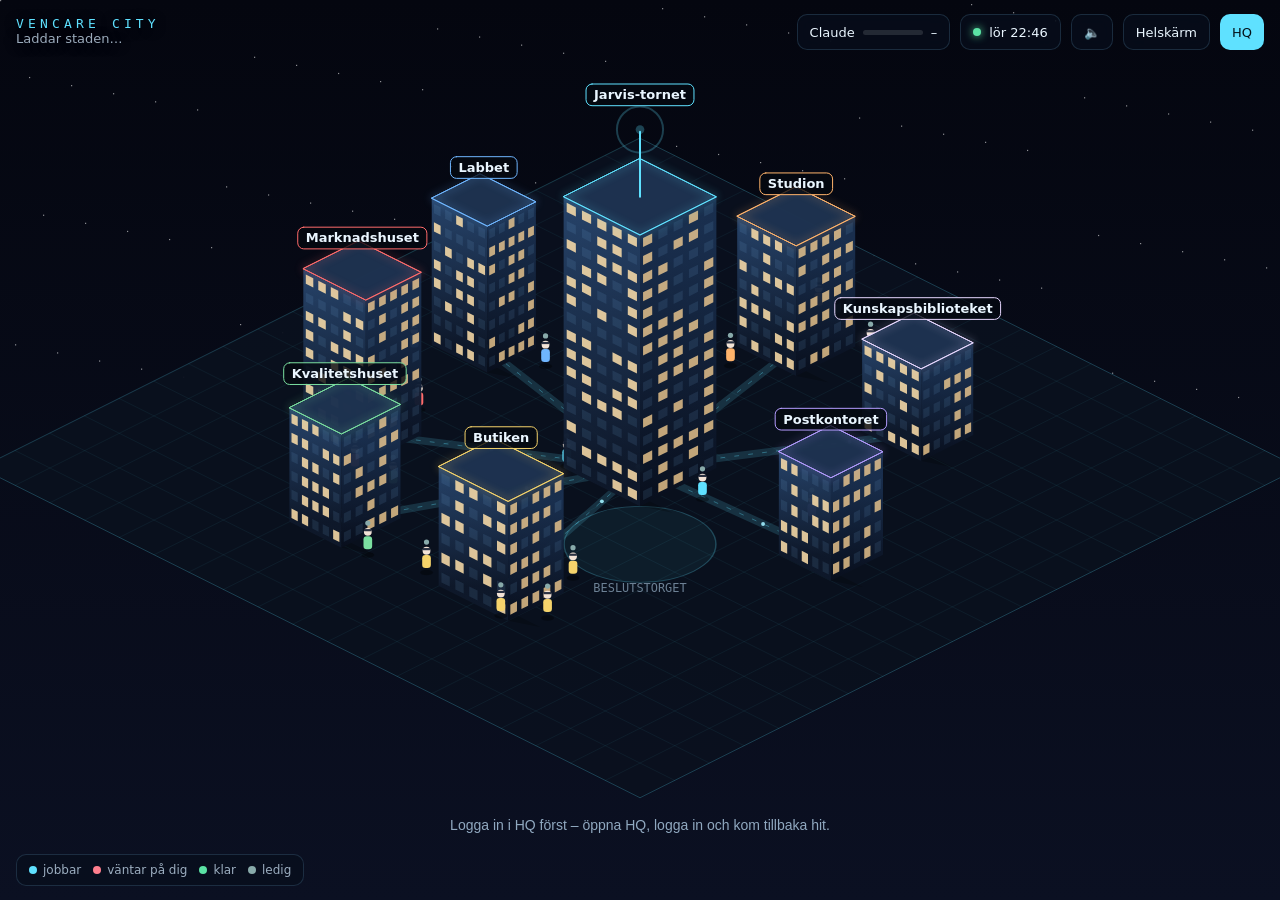
==== stad.html @ 975492e2 "HQ 1.5: Vencare City på nätet med live-ordrar" ====
<!doctype html>
<html lang="sv">
<head>
<meta charset="utf-8">
<meta name="viewport" content="width=device-width,initial-scale=1">
<title>Vencare City</title>
<link rel="icon" href="/favicon.ico">
<style>
:root{--ink:#eaf6ff;--ink2:rgba(214,236,255,.72);--ink3:rgba(190,220,245,.5);--hud:#5fe1ff;--pink:#ff7e8d;--gold:#ffd27a;--ok:#5be3a5;--line:rgba(140,210,255,.16);--glass:rgba(8,14,28,.72)}
*{box-sizing:border-box}
[hidden]{display:none!important}
html,body{margin:0;height:100%;overflow:hidden;background:#04060c;color:var(--ink);font-family:"Segoe UI Variable Display","Segoe UI",system-ui,sans-serif}
canvas{position:fixed;inset:0;width:100vw;height:100vh;display:block;cursor:default}
button{font:inherit;cursor:pointer;color:inherit}
.hud{position:fixed;left:16px;right:16px;top:14px;display:flex;align-items:center;gap:10px;pointer-events:none}
.hud>*{pointer-events:auto}
.brand{display:flex;flex-direction:column;line-height:1.15;margin-right:auto;text-shadow:0 2px 12px rgba(0,0,0,.6)}
.brand b{font-family:"Cascadia Mono",Consolas,monospace;letter-spacing:.32em;font-size:13px;color:var(--hud);font-weight:400}
.brand span{font-size:13px;color:var(--ink2)}
.chip{display:flex;align-items:center;gap:8px;height:36px;padding:0 12px;border-radius:10px;background:var(--glass);border:1px solid var(--line);backdrop-filter:blur(8px);font-size:13px;white-space:nowrap}
.chip i{width:8px;height:8px;border-radius:50%;background:var(--ok);box-shadow:0 0 8px var(--ok)}
.chip.warn i{background:var(--pink);box-shadow:0 0 8px var(--pink)}
.chip.off i{background:#8aa;box-shadow:none}
button.chip{color:inherit}
#h-today b{font-weight:600}
.side ol{margin:8px 0 0;padding-left:20px;font-size:13.5px;line-height:1.55}
.side ol li{margin-bottom:6px}
.side code{font-family:"Cascadia Mono",Consolas,monospace;font-size:12px;background:rgba(95,225,255,.08);padding:1px 5px;border-radius:5px;word-break:break-all}
.chip .bar{width:60px;height:5px;border-radius:3px;background:rgba(255,255,255,.12);overflow:hidden}
.chip .bar u{display:block;height:100%;background:var(--hud);text-decoration:none}
.chip.warn .bar u{background:var(--pink)}
.btn{height:36px;padding:0 12px;border-radius:10px;background:var(--glass);border:1px solid var(--line);backdrop-filter:blur(8px);font-size:13px}
.btn:hover{border-color:rgba(95,225,255,.45)}
.btn.p{background:var(--hud);color:#04121a;border:0}
.pend{background:rgba(255,126,141,.16);border-color:rgba(255,126,141,.5)}
.side{position:fixed;right:16px;top:64px;width:340px;max-width:calc(100vw - 32px);max-height:calc(100vh - 84px);overflow:auto;padding:16px;border-radius:14px;background:var(--glass);border:1px solid var(--line);backdrop-filter:blur(12px);transform:translateX(120%);transition:transform .35s cubic-bezier(.32,.72,0,1)}
.side.on{transform:none}
.side h2{margin:0 0 2px;font-size:20px;font-weight:600}
.side .sub{font-size:13px;color:var(--ink3);margin-bottom:12px}
.side .row{padding:9px 0;border-top:1px solid var(--line);font-size:13.5px}
.side .row b{display:block;font-weight:500}
.side .row span{color:var(--ink3);font-size:12.5px}
.side .x{position:absolute;right:10px;top:10px;width:30px;height:30px;border-radius:8px;border:1px solid var(--line);background:none}
.side textarea{width:100%;min-height:64px;margin-top:10px;border-radius:10px;border:1px solid var(--line);background:rgba(4,8,16,.7);color:var(--ink);padding:10px;font:inherit;font-size:14px;resize:vertical}
.side .acts{display:flex;gap:8px;margin-top:8px}
.tip{position:fixed;pointer-events:none;padding:6px 10px;border-radius:8px;background:rgba(4,8,16,.9);border:1px solid var(--line);font-size:12.5px;white-space:nowrap;opacity:0;transition:opacity .15s}
.toast{position:fixed;left:50%;bottom:24px;transform:translateX(-50%) translateY(20px);opacity:0;transition:.35s cubic-bezier(.32,.72,0,1);padding:10px 16px;border-radius:12px;background:var(--glass);border:1px solid var(--line);backdrop-filter:blur(8px);font-size:14px}
.toast.on{opacity:1;transform:translateX(-50%)}
.party{position:fixed;left:50%;top:22%;transform:translate(-50%,-10px) scale(.96);opacity:0;transition:.6s cubic-bezier(.32,.72,0,1);text-align:center;pointer-events:none;text-shadow:0 4px 30px rgba(0,0,0,.7)}
.party.on{opacity:1;transform:translate(-50%,0) scale(1)}
.party small{display:block;font-family:"Cascadia Mono",Consolas,monospace;letter-spacing:.3em;color:var(--gold);font-size:13px;text-transform:uppercase}
.party b{display:block;font-size:44px;font-weight:700;letter-spacing:-.02em}
.party span{display:block;font-size:16px;color:var(--ink2);margin-top:4px}
.legend{position:fixed;left:16px;bottom:14px;display:flex;flex-wrap:wrap;gap:12px;font-size:12px;color:var(--ink2);padding:8px 12px;border-radius:10px;background:var(--glass);border:1px solid var(--line)}
.legend em{font-style:normal;display:inline-flex;align-items:center;gap:6px}
.legend em::before{content:"";width:8px;height:8px;border-radius:50%;background:var(--c)}
@media (max-width:700px){.chip.hide-s,.legend{display:none}}
@media (prefers-reduced-motion:reduce){.side,.toast,.party{transition:none}}
</style>
</head>
<body>
<canvas id="c" aria-label="Vencare City: agenterna som figurer i en framtidsstad"></canvas>
<div class="hud">
  <div class="brand"><b>VENCARE CITY</b><span id="h-lead">Laddar staden…</span></div>
  <div class="chip hide-s" id="h-pro" title="Claude Pro"><span>Claude</span><span class="bar"><u id="h-pro-bar" style="width:0"></u></span><span id="h-pro-t">–</span></div>
  <button class="btn" id="h-pend" hidden></button>
  <div class="chip" id="h-today" hidden title="Ordrar i dag"></div>
  <button class="chip" id="h-live" hidden><i></i><span>Live</span></button>
  <div class="chip hide-s"><i></i><span id="h-time"></span></div>
  <button class="btn" id="h-snd" aria-label="Ljud av/på">🔈</button>
  <button class="btn" id="h-full">Helskärm</button>
  <button class="btn p" id="h-back">Jarvis</button>
</div>
<aside class="side" id="side" aria-live="polite"><button class="x" id="side-x" aria-label="Stäng">✕</button><div id="side-b"></div></aside>
<div class="tip" id="tip"></div>
<div class="toast" id="toast"></div>
<div class="party" id="party"><small id="party-k"></small><b id="party-t"></b><span id="party-s"></span></div>
<div class="legend"><em style="--c:#5fe1ff">jobbar</em><em style="--c:#ff7e8d">väntar på dig</em><em style="--c:#5be3a5">klar</em><em style="--c:#8aa">ledig</em></div>
<script>
(() => {
'use strict';
const $ = s => document.querySelector(s);
const cv = $('#c'), cx = cv.getContext('2d');
const reduce = matchMedia('(prefers-reduced-motion: reduce)').matches;
const store = { get(k, d) { try { const v = localStorage.getItem(k); return v == null ? d : JSON.parse(v); } catch { return d; } }, set(k, v) { try { localStorage.setItem(k, JSON.stringify(v)); } catch {} } };

// ---------- Avdelningar och agenter ----------
const HUS = [
  { id: 'torn', namn: 'Jarvis-tornet', roll: 'Jarvis och Samordnaren. Här fattas besluten.', gx: 0, gy: 0, w: 2.2, d: 2.2, h: 250, c: '#5fe1ff', agenter: ['jarvis', 'samordnaren'] },
  { id: 'marknad', namn: 'Marknadshuset', roll: 'Strategi, annonser och resultat', gx: -5, gy: 3, w: 1.8, d: 1.6, h: 150, c: '#ff6b6b', agenter: ['marknadsforaren', 'annonser', 'annonsdashboard'] },
  { id: 'studio', namn: 'Studion', roll: 'Texter, UGC, video och bild', gx: -1.25, gy: -5.75, w: 1.7, d: 1.7, h: 120, c: '#ffb36b', agenter: ['innehall', 'ugc-fabriken', 'videobild'] },
  { id: 'butik', namn: 'Butiken', roll: 'Shopify, konvertering, kundservice och ekonomi', gx: 1.5, gy: 5.5, w: 2, d: 1.6, h: 110, c: '#f5d36b', agenter: ['butik', 'konvertering', 'kundservice', 'ekonomi'] },
  { id: 'post', namn: 'Postkontoret', roll: 'Mejl och Klaviyo', gx: 5.25, gy: -0.25, w: 1.5, d: 1.5, h: 95, c: '#b49cff', agenter: ['mejl'] },
  { id: 'labb', namn: 'Labbet', roll: 'Research och produkttester', gx: -5.75, gy: -1.25, w: 1.6, d: 1.4, h: 135, c: '#6fb6ff', agenter: ['research', 'produkttestaren'] },
  { id: 'kvalitet', namn: 'Kvalitetshuset', roll: 'Temat och granskning', gx: -2.75, gy: 5.75, w: 1.5, d: 1.7, h: 105, c: '#7be0a0', agenter: ['granskare', 'tema'] },
  { id: 'bibliotek', namn: 'Kunskapsbiblioteket', roll: 'Skills som agenterna kan slå upp', gx: 3, gy: -5, w: 1.7, d: 1.5, h: 85, c: '#e7d7ff', agenter: [] },
];
const NAMN = { jarvis: 'Jarvis', samordnaren: 'Samordnaren', marknadsforaren: 'Marknadsföraren', annonser: 'Annonser', annonsdashboard: 'Annonsdashboard', innehall: 'Innehåll', 'ugc-fabriken': 'UGC-fabriken', videobild: 'Video & bild', butik: 'Butik', konvertering: 'Konvertering', kundservice: 'Kundservice', ekonomi: 'Ekonomi', mejl: 'Mejl', research: 'Research', produkttestaren: 'Produkttestaren', granskare: 'Granskare', tema: 'Tema' };
const husFor = id => HUS.find(h => h.agenter.includes(id)) || HUS[0];
const PLATS = { gx: 2.2, gy: 2.2 }; // Beslutstorget framför tornet

// ---------- Isometri ----------
let W = 0, H = 0, DPR = 1, TW = 64, TH = 32, OX = 0, OY = 0, zoom = 1;
const iso = (gx, gy) => ({ x: OX + (gx - gy) * TW / 2 * zoom, y: OY + (gx + gy) * TH / 2 * zoom });
function resize() {
  DPR = Math.min(2, window.devicePixelRatio || 1); W = innerWidth; H = innerHeight;
  cv.width = W * DPR; cv.height = H * DPR; cx.setTransform(DPR, 0, 0, DPR, 0, 0);
  zoom = Math.max(.55, Math.min(1.35, Math.min(W / 1180, H / 760)));
  OX = W / 2; OY = H * .52;
}
addEventListener('resize', resize); resize();

// ---------- Data ----------
let D = {}, laddad = false;
const P = () => Array.isArray(D.pending) ? D.pending : [];
const L = () => Array.isArray(D.log) ? D.log : [];
const ålder = t => { try { return Date.now() - new Date(t).getTime(); } catch { return 1e12; } };
function läge(id) {
  const l = L().filter(r => r.agent === id);
  if (l.some(r => r.status === 'pågår')) return { s: 'jobbar', t: l.find(r => r.status === 'pågår').task };
  const p = P().find(x => x.agent === id); if (p) return { s: 'väntar', t: p.title };
  const k = l.find(r => r.status === 'klar' && ålder(r.tid) < 6 * 3600e3); if (k) return { s: 'klar', t: k.task };
  return { s: 'ledig', t: (l[0] && l[0].task) || '' };
}
// Två lägen: lokalt (Vencare Team på datorn, data från /data) och i HQ på nätet
// (samma inloggning som HQ, data från Supabase – fungerar även när datorn är avstängd).
const LOKAL = /^(localhost|127\.0\.0\.1|\[::1\])$/.test(location.hostname);
let info = '';
const HQ = (() => {
  const läs = k => { try { return JSON.parse(localStorage.getItem(k) || 'null'); } catch { return null; } };
  const cfg = () => { const c = läs('hq.cfg.v1') || {}, C = window.HQ_CONFIG || {}; return { url: String(c.url || C.supabaseUrl || '').trim().replace(/\/+$/, ''), key: String(c.key || C.supabaseAnonKey || '').trim() }; };
  async function token() {
    const s = läs('hq.session.v1'); if (!s || !s.access_token) throw new Error('auth');
    if (Date.now() < s.expires_at - 60000) return s.access_token;
    const { url, key } = cfg();
    const r = await fetch(url + '/auth/v1/token?grant_type=refresh_token', { method: 'POST', headers: { apikey: key, 'Content-Type': 'application/json' }, body: JSON.stringify({ refresh_token: s.refresh_token }) });
    if (!r.ok) throw new Error(r.status < 500 ? 'auth' : 'nät');
    const j = await r.json();
    try { localStorage.setItem('hq.session.v1', JSON.stringify({ ...s, access_token: j.access_token, refresh_token: j.refresh_token, expires_at: Date.now() + (j.expires_in || 3600) * 1000 })); } catch {}
    return j.access_token;
  }
  async function rest(path, opts = {}) {
    const { url, key } = cfg(); if (!url || !key) throw new Error('cfg');
    const t = await token();
    const r = await fetch(`${url}/rest/v1/${path}`, { ...opts, cache: 'no-store', headers: { apikey: key, Authorization: 'Bearer ' + t, 'Content-Type': 'application/json', ...(opts.headers || {}) } });
    if (r.status === 401) throw new Error('auth');
    const txt = await r.text();
    if (!r.ok) { const e = new Error(txt || 'HTTP ' + r.status); e.status = r.status; throw e; }
    return txt ? JSON.parse(txt) : null;
  }
  function användare() { try { const s = läs('hq.session.v1'), p = s.access_token.split('.')[1].replace(/-/g, '+').replace(/_/g, '/'); return JSON.parse(atob(p)).sub || ''; } catch { return ''; } }
  return { rest, cfg, användare };
})();
const felText = e => e.message === 'cfg' || e.message === 'auth' ? 'Logga in i HQ först – öppna HQ, logga in och kom tillbaka hit.' : (e instanceof TypeError || e.message === 'nät') ? 'Ingen kontakt med Supabase just nu. Försöker igen…' : 'Kunde inte hämta läget: ' + e.message.slice(0, 80);
async function hämta() {
  if (LOKAL) { try { const r = await fetch('/data', { cache: 'no-store' }); if (r.ok) { D = await r.json(); laddad = true; uppdatera(); } } catch {} return; }
  try {
    const rad = (await HQ.rest('items?kind=eq.jarvis&deleted=is.false&select=data&limit=1'))[0];
    const s = rad && rad.data;
    // Utan hela historiken (hist) firas inga milstolpar – summan sedan start skulle bli fel.
    if (s) D = { ...s, history: { days: Array.isArray(s.hist) ? s.hist : [] } };
    laddad = true; info = s ? '' : 'Jarvis på datorn har inte skickat något till HQ än.'; uppdatera();
  } catch (e) { info = felText(e); }
}

// ---------- Live-ordrar (Shopify → Supabase, utan datorn) ----------
let LIVE = [], liveOk = null;
const dagNyckel = t => { const d = new Date(t); return d.getFullYear() + '-' + String(d.getMonth() + 1).padStart(2, '0') + '-' + String(d.getDate()).padStart(2, '0'); };
async function hämtaOrdrar() {
  if (LOKAL) return;
  try {
    const rader = await HQ.rest('live_orders?select=id,total,currency,items,test,created_at&order=created_at.desc&limit=100') || [];
    liveOk = true; LIVE = rader;
    const sedda = store.get('stad-sedda', null), nya = sedda ? rader.filter(o => !sedda.includes(o.id)) : [];
    store.set('stad-sedda', rader.map(o => o.id));
    nya.reverse().forEach((o, i) => setTimeout(() => nyOrder(o), i * 7000));
    if (nya.some(o => !o.test)) setTimeout(() => milstolpar(), nya.length * 7000);
  } catch (e) { if (e.status === 404 || /live_orders/.test(e.message)) liveOk = false; }
  rita();
  function rita() {
    const l = $('#h-live'); l.hidden = liveOk === null; l.classList.toggle('off', !liveOk);
    l.querySelector('span').textContent = liveOk ? 'Live' : 'Live av'; l.title = liveOk ? 'Nya ordrar firas inom 10 sekunder' : 'Live-ordrar är inte kopplade än – klicka för hur';
    const idag = dagNyckel(Date.now()), d = LIVE.filter(o => !o.test && dagNyckel(o.created_at) === idag), t = $('#h-today');
    t.hidden = !liveOk; t.innerHTML = `I dag <b>${d.length}</b> ${d.length === 1 ? 'order' : 'ordrar'} · <b>${fmt(d.reduce((a, o) => a + (+o.total || 0), 0))} kr</b>`;
  }
}
function nyOrder(o) {
  const tid = new Date(o.created_at).toLocaleTimeString('sv-SE', { hour: '2-digit', minute: '2-digit' });
  fira(o.test ? 'Testorder' : 'Ny order', fmt(+o.total || 0) + ' kr', (o.items ? `${o.items} ${o.items === 1 ? 'produkt' : 'produkter'} · ` : '') + 'kl ' + tid, (+o.total || 0) >= 1000 ? 2 : 1);
}
function visaLive() {
  const url = HQ.cfg().url;
  if (liveOk) return öppna(`<h2>Live-ordrar</h2><div class="sub">Kopplat. Shopify skickar varje ny order direkt hit, även när datorn är avstängd.</div>` + LIVE.slice(0, 8).map(o => `<div class="row"><b>${fmt(+o.total || 0)} kr${o.test ? ' · test' : ''}</b><span>${esc(new Date(o.created_at).toLocaleString('sv-SE', { weekday: 'short', day: 'numeric', month: 'short', hour: '2-digit', minute: '2-digit' }))}${o.items ? ' · ' + o.items + ' st' : ''}</span></div>`).join('') + (LIVE.length ? '' : '<div class="row"><span>Inga ordrar än. Nästa order firas här.</span></div>'));
  öppna(`<h2>Koppla live-ordrar</h2><div class="sub">En gång, ca 10 minuter. Sedan firar staden varje order direkt – även när datorn är avstängd.</div>
    <ol><li><b>Supabase → SQL Editor:</b> kör <code>stad.sql</code>. Längst ner visas en nyckel (token).</li>
    <li><b>Supabase → Edge Functions → Deploy a new function → Via Editor:</b> namn <code>shopify-order</code>, klistra in <code>.team/supabase/functions/shopify-order/index.ts</code>, tryck Deploy och stäng av <b>Verify JWT</b>.</li>
    <li><b>Shopify:</b> en webhook för <i>orders/create</i> till <code>${esc(url ? url + '/functions/v1/shopify-order?k=NYCKELN' : 'https://DITT-PROJEKT.supabase.co/functions/v1/shopify-order?k=NYCKELN')}</code>. Jarvis kan skapa den åt dig.</li></ol>
    <div class="sub" style="margin-top:10px">Steg för steg finns i LÄS-MIG.md under "Vencare City på nätet".</div>`);
}

// ---------- Figurer ----------
const FIG = [];
Object.keys(NAMN).forEach((id, i) => {
  const h = husFor(id), a = (i * 2.399) % (Math.PI * 2);
  const hem = { gx: h.gx + Math.cos(a) * (h.w / 2 + .7), gy: h.gy + Math.sin(a) * (h.d / 2 + .7) };
  FIG.push({ id, h, hem, gx: hem.gx, gy: hem.gy, tx: hem.gx, ty: hem.gy, fas: Math.random() * 6, vänta: Math.random() * 4, c: h.c, läge: { s: 'ledig', t: '' } });
});
function mål(f) {
  const s = f.läge.s;
  if (s === 'väntar') return { gx: PLATS.gx + (Math.random() - .5) * 2.4, gy: PLATS.gy + (Math.random() - .5) * 1.2 };
  if (s === 'jobbar') return { gx: f.h.gx + (Math.random() - .5) * .5, gy: f.h.gy + f.h.d / 2 + .45 };
  if (s === 'ledig' && Math.random() < .25) { const b = HUS.find(x => x.id === 'bibliotek'); return { gx: b.gx - .2 + Math.random() * .4, gy: b.gy + b.d / 2 + .5 }; }
  if (s === 'ledig' && Math.random() < .3) return { gx: PLATS.gx + (Math.random() - .5) * 3, gy: PLATS.gy + 1 + Math.random() };
  return { gx: f.hem.gx + (Math.random() - .5) * .8, gy: f.hem.gy + (Math.random() - .5) * .8 };
}
function uppdatera() {
  FIG.forEach(f => { const n = läge(f.id); if (n.s !== f.läge.s) { f.läge = n; const m = mål(f); f.tx = m.gx; f.ty = m.gy; } else f.läge = n; });
  const p = P().length; const pe = $('#h-pend'); pe.hidden = !p; pe.textContent = p + (p === 1 ? ' beslut väntar' : ' beslut väntar'); pe.classList.toggle('pend', !!p);
  const run = FIG.filter(f => f.läge.s === 'jobbar').length;
  $('#h-lead').textContent = run ? `${run} ${run === 1 ? 'agent jobbar' : 'agenter jobbar'} just nu` : (p ? 'Teamet väntar på dina beslut' : 'Lugnt i staden');
  const pl = D.plan && D.plan.fiveHour; const pro = $('#h-pro');
  if (pl && pl.pct != null && (!pl.resetsAt || Date.parse(pl.resetsAt) > Date.now())) { $('#h-pro-bar').style.width = Math.min(100, pl.pct) + '%'; $('#h-pro-t').textContent = pl.pct + ' %'; pro.classList.toggle('warn', pl.pct >= 70); }
  else { $('#h-pro-t').textContent = 'ok'; $('#h-pro-bar').style.width = '0'; }
  milstolpar();
}

// ---------- Milstolpar och fest ----------
const fmt = n => Math.round(n).toLocaleString('sv-SE');
function milstolpar() {
  const hist = (D.history && Array.isArray(D.history.days) ? D.history.days : []).map(r => [r[0], +r[1] || 0, +r[2] || 0]);
  // Live-ordrar som kommit efter Jarvis senaste siffror räknas in, så att milstolpar firas även när datorn är av.
  const sist = Date.parse(D.salesUpdated || ''), sistaDag = hist.length ? hist[hist.length - 1][0] : '';
  LIVE.filter(o => !o.test && (isNaN(sist) ? dagNyckel(o.created_at) > sistaDag : Date.parse(o.created_at) > sist)).forEach(o => {
    const k = dagNyckel(o.created_at), r = hist.find(x => x[0] === k);
    if (r) { r[1] += 1; r[2] += +o.total || 0; } else hist.push([k, 1, +o.total || 0]);
  });
  if (!hist.length) return;
  const tot = hist.reduce((a, r) => a + (+r[2] || 0), 0), ord = hist.reduce((a, r) => a + (+r[1] || 0), 0);
  const firat = store.get('stad-firat', null), ny = [];
  const bästDag = Math.max(0, ...hist.map(r => +r[2] || 0));
  const veckor = {}; hist.forEach(r => { const d = new Date(r[0] + 'T12:00:00'), m = new Date(d); m.setDate(d.getDate() - ((d.getDay() + 6) % 7)); const k = m.toISOString().slice(0, 10); veckor[k] = (veckor[k] || 0) + (+r[2] || 0); });
  const bästVecka = Math.max(0, ...Object.values(veckor));
  const f = firat || { ord: false, oms: [], dag: bästDag, vecka: bästVecka };
  if (ord >= 1 && !f.ord) { f.ord = true; ny.push(['Milstolpe', 'Första ordern!', 'Vencare har sålt sin första produkt. Det här är början.', 3]); }
  for (const g of [10000, 50000, 100000, 500000, 1000000]) if (tot >= g && !f.oms.includes(g)) { f.oms.push(g); ny.push(['Omsättning', fmt(g) + ' kr', 'Total försäljning sedan start: ' + fmt(tot) + ' kr', g >= 100000 ? 3 : 2]); }
  // Rekord firas en gång per dag och vecka, inte vid varje ny order samma dag.
  const idagK = dagNyckel(Date.now()), veckaK = Object.keys(veckor).sort().pop() || '';
  if (firat && bästDag > (f.dag || 0) && bästDag > 0 && f.dagFirad !== idagK) { f.dagFirad = idagK; ny.push(['Rekord', 'Bästa dagen hittills', fmt(bästDag) + ' kr på en dag', 1]); }
  if (firat && bästVecka > (f.vecka || 0) && bästVecka > 0 && f.veckaFirad !== veckaK) { f.veckaFirad = veckaK; ny.push(['Rekord', 'Bästa veckan hittills', fmt(bästVecka) + ' kr på en vecka', 1]); }
  f.dag = Math.max(f.dag || 0, bästDag); f.vecka = Math.max(f.vecka || 0, bästVecka);
  store.set('stad-firat', f);
  if (!firat) return; // första gången: spara läget utan att fira gamla saker
  ny.forEach((x, i) => setTimeout(() => fira(...x), i * 6000));
}
const RAK = [], PART = [];
let partyT = 0;
function fira(k, t, s, styrka = 1) {
  $('#party-k').textContent = k; $('#party-t').textContent = t; $('#party-s').textContent = s;
  $('#party').classList.add('on'); clearTimeout(partyT); partyT = setTimeout(() => $('#party').classList.remove('on'), 6500);
  const n = reduce ? 0 : 6 + styrka * 6;
  for (let i = 0; i < n; i++) setTimeout(() => RAK.push({ x: W * (.2 + Math.random() * .6), y: H * .92, vx: (Math.random() - .5) * 1.2, vy: -(7.5 + Math.random() * 3.5), liv: 0, färg: ['#ff7e8d', '#5fe1ff', '#ffd27a', '#b49cff', '#5be3a5'][i % 5] }), i * 260);
  FIG.forEach(f => f.jubel = 4);
  ljud.fanfar();
}
// ---------- Ljud (bara vid fest) ----------
const ljud = (() => {
  let ac = null, på = store.get('stad-ljud', true);
  const knapp = $('#h-snd'); const rita = () => { knapp.textContent = på ? '🔈' : '🔇'; knapp.setAttribute('aria-label', på ? 'Stäng av ljud' : 'Slå på ljud'); }; rita();
  knapp.onclick = () => { på = !på; store.set('stad-ljud', på); rita(); };
  const ctx = () => { if (!ac) try { ac = new (window.AudioContext || window.webkitAudioContext)(); } catch {} if (ac && ac.state === 'suspended') ac.resume(); return ac; };
  const brus = (t0, dur, f0, f1, vol) => { const a = ctx(); if (!a) return; const b = a.createBuffer(1, a.sampleRate * dur, a.sampleRate), d = b.getChannelData(0); for (let i = 0; i < d.length; i++) d[i] = (Math.random() * 2 - 1) * (1 - i / d.length); const s = a.createBufferSource(); s.buffer = b; const fl = a.createBiquadFilter(); fl.type = 'bandpass'; fl.frequency.setValueAtTime(f0, a.currentTime + t0); fl.frequency.exponentialRampToValueAtTime(f1, a.currentTime + t0 + dur); const g = a.createGain(); g.gain.value = vol; s.connect(fl).connect(g).connect(a.destination); s.start(a.currentTime + t0); };
  return {
    uppskjut() { if (på) brus(0, .7, 400, 2400, .12); },
    smäll() { if (på) { brus(0, .5, 1800, 200, .35); } },
    fanfar() { if (!på) return; const a = ctx(); if (!a) return; [523, 659, 784, 1047].forEach((hz, i) => { const o = a.createOscillator(), g = a.createGain(); o.type = 'triangle'; o.frequency.value = hz; g.gain.setValueAtTime(0, a.currentTime + i * .12); g.gain.linearRampToValueAtTime(.08, a.currentTime + i * .12 + .03); g.gain.exponentialRampToValueAtTime(.001, a.currentTime + i * .12 + .6); o.connect(g).connect(a.destination); o.start(a.currentTime + i * .12); o.stop(a.currentTime + i * .12 + .7); }); },
  };
})();

// ---------- Ritning ----------
const nu = () => new Date();
function himmel() {
  const h = nu().getHours() + nu().getMinutes() / 60;
  const dag = Math.max(0, Math.min(1, Math.sin((h - 6) / 12 * Math.PI))); // 0 natt, 1 mitt på dagen
  const g = cx.createLinearGradient(0, 0, 0, H);
  const top = dag > .05 ? `rgb(${12 + 40 * dag},${24 + 70 * dag},${48 + 110 * dag})` : '#04060f';
  const bot = dag > .05 ? `rgb(${30 + 120 * dag},${40 + 90 * dag},${70 + 80 * dag})` : '#0b1022';
  g.addColorStop(0, top); g.addColorStop(1, bot); cx.fillStyle = g; cx.fillRect(0, 0, W, H);
  if (dag < .35) { cx.fillStyle = `rgba(255,255,255,${.55 * (1 - dag / .35)})`; for (let i = 0; i < 90; i++) { const x = (i * 137.5 % 1) * W || (i * 97) % W, y = ((i * 61) % 100) / 100 * H * .45; cx.fillRect((i * 211) % W, y, 1.2, 1.2); } }
  return dag;
}
function poly(pts, fill, stroke) { cx.beginPath(); pts.forEach((p, i) => i ? cx.lineTo(p.x, p.y) : cx.moveTo(p.x, p.y)); cx.closePath(); if (fill) { cx.fillStyle = fill; cx.fill(); } if (stroke) { cx.strokeStyle = stroke; cx.lineWidth = 1; cx.stroke(); } }
function mark(dag, t) {
  // markplatta
  const R = 9.5;
  poly([iso(-R, -R), iso(R, -R), iso(R, R), iso(-R, R)], dag > .3 ? 'rgba(30,44,62,.92)' : 'rgba(10,16,30,.95)', 'rgba(95,225,255,.18)');
  cx.strokeStyle = 'rgba(95,225,255,.06)'; cx.lineWidth = 1;
  for (let i = -R; i <= R; i += 1) { let a = iso(i, -R), b = iso(i, R); cx.beginPath(); cx.moveTo(a.x, a.y); cx.lineTo(b.x, b.y); cx.stroke(); a = iso(-R, i); b = iso(R, i); cx.beginPath(); cx.moveTo(a.x, a.y); cx.lineTo(b.x, b.y); cx.stroke(); }
  // vägar från tornet till husen, med ljus som rör sig
  HUS.slice(1).forEach((h, k) => {
    const a = iso(0, 0), b = iso(h.gx, h.gy);
    cx.strokeStyle = 'rgba(95,225,255,.16)'; cx.lineWidth = 7 * zoom; cx.lineCap = 'round'; cx.beginPath(); cx.moveTo(a.x, a.y); cx.lineTo(b.x, b.y); cx.stroke();
    cx.strokeStyle = 'rgba(95,225,255,.35)'; cx.lineWidth = 1; cx.setLineDash([4, 10]); cx.lineDashOffset = -t / 40; cx.beginPath(); cx.moveTo(a.x, a.y); cx.lineTo(b.x, b.y); cx.stroke(); cx.setLineDash([]);
    if (!reduce) { const p = ((t / 4000 + k * .37) % 1), x = a.x + (b.x - a.x) * p, y = a.y + (b.y - a.y) * p; cx.fillStyle = 'rgba(160,240,255,.9)'; cx.beginPath(); cx.arc(x, y, 1.8 * zoom, 0, 7); cx.fill(); }
  });
  // beslutstorget
  const pc = iso(PLATS.gx, PLATS.gy), np = P().length;
  cx.save(); cx.translate(pc.x, pc.y); cx.scale(1, .5); cx.beginPath(); cx.arc(0, 0, 70 * zoom, 0, 7); cx.fillStyle = np ? 'rgba(255,126,141,.10)' : 'rgba(95,225,255,.06)'; cx.fill(); cx.strokeStyle = np ? 'rgba(255,126,141,.45)' : 'rgba(95,225,255,.25)'; cx.lineWidth = 1.5; cx.stroke(); cx.restore();
  cx.fillStyle = np ? 'rgba(255,170,180,.9)' : 'rgba(190,220,245,.55)'; cx.font = `${11 * zoom}px Cascadia Mono, Consolas, monospace`; cx.textAlign = 'center'; cx.fillText('BESLUTSTORGET', pc.x, pc.y + 44 * zoom);
}
function hus(h, dag, t) {
  const x0 = h.gx - h.w / 2, y0 = h.gy - h.d / 2, x1 = h.gx + h.w / 2, y1 = h.gy + h.d / 2, Hh = h.h * zoom;
  const A = iso(x0, y1), B = iso(x1, y1), C = iso(x1, y0), E = iso(x0, y0);
  const up = p => ({ x: p.x, y: p.y - Hh });
  const aktiv = FIG.filter(f => f.h === h && f.läge.s === 'jobbar').length;
  // skugga
  cx.fillStyle = 'rgba(0,0,0,.28)'; poly([A, B, { x: B.x + 30 * zoom, y: B.y + 6 * zoom }, { x: A.x + 30 * zoom, y: A.y + 6 * zoom }], 'rgba(0,0,0,.22)');
  // fasader (glas)
  const vänster = cx.createLinearGradient(A.x, A.y - Hh, A.x, A.y); vänster.addColorStop(0, 'rgba(40,70,110,.95)'); vänster.addColorStop(1, 'rgba(14,24,42,.98)');
  const höger = cx.createLinearGradient(B.x, B.y - Hh, B.x, B.y); höger.addColorStop(0, 'rgba(26,48,80,.95)'); höger.addColorStop(1, 'rgba(8,14,28,.98)');
  poly([A, B, up(B), up(A)], vänster);
  poly([B, C, up(C), up(B)], höger);
  // fönster
  const rader = Math.max(3, Math.floor(h.h / 16)), kol = 5;
  const tänd = (i, j, sida) => { const s = Math.sin(i * 12.9898 + j * 78.233 + sida * 3.1 + h.gx) * 43758.5453; const r = s - Math.floor(s); return r < (dag > .5 ? .18 : .55) + aktiv * .12; };
  [[A, B, 0], [B, C, 1]].forEach(([p, q, sida]) => {
    for (let i = 0; i < rader; i++) for (let j = 0; j < kol; j++) {
      const u0 = (j + .2) / kol, u1 = (j + .8) / kol, v0 = (i + .25) / rader, v1 = (i + .75) / rader;
      const pt = (u, v) => ({ x: p.x + (q.x - p.x) * u, y: p.y + (q.y - p.y) * u - Hh * (1 - v) });
      const på = tänd(i, j, sida);
      poly([pt(u0, v1), pt(u1, v1), pt(u1, v0), pt(u0, v0)], på ? (sida ? 'rgba(255,214,150,.75)' : 'rgba(255,224,170,.85)') : 'rgba(120,180,230,.12)');
    }
  });
  // tak med neonkant
  poly([up(A), up(B), up(C), up(E)], 'rgba(30,50,80,.98)', h.c);
  cx.save(); cx.shadowColor = h.c; cx.shadowBlur = aktiv && !reduce ? 18 + 6 * Math.sin(t / 300) : 8; poly([up(A), up(B), up(C), up(E)], null, h.c); cx.restore();
  // antenn/spira på tornet
  const mid = { x: (up(A).x + up(C).x) / 2, y: (up(A).y + up(C).y) / 2 };
  if (h.id === 'torn') {
    cx.strokeStyle = h.c; cx.lineWidth = 2; cx.beginPath(); cx.moveTo(mid.x, mid.y); cx.lineTo(mid.x, mid.y - 60 * zoom); cx.stroke();
    cx.fillStyle = `rgba(95,225,255,${.6 + .4 * Math.sin(t / 400)})`; cx.beginPath(); cx.arc(mid.x, mid.y - 62 * zoom, 4 * zoom, 0, 7); cx.fill();
    if (!reduce) { cx.strokeStyle = 'rgba(95,225,255,.25)'; cx.beginPath(); cx.arc(mid.x, mid.y - 62 * zoom, (10 + (t / 30) % 30) * zoom, 0, 7); cx.stroke(); }
  }
  if (h.id === 'bibliotek') { const n = Math.min(12, (D.skills || []).length); for (let i = 0; i < n; i++) { cx.fillStyle = ['#ff7e8d', '#5fe1ff', '#ffd27a', '#b49cff'][i % 4]; cx.fillRect(mid.x - 24 * zoom + i * 4 * zoom, mid.y - 10 * zoom, 3 * zoom, 8 * zoom); } }
  // skylt
  const sky = { x: mid.x, y: mid.y - (h.id === 'torn' ? 78 : 14) * zoom };
  cx.font = `600 ${12 * zoom}px Segoe UI, system-ui, sans-serif`; const tw = cx.measureText(h.namn).width + 16;
  cx.fillStyle = 'rgba(4,8,16,.78)'; cx.strokeStyle = h.c; cx.lineWidth = 1; cx.beginPath(); cx.roundRect(sky.x - tw / 2, sky.y - 26 * zoom, tw, 20 * zoom, 6); cx.fill(); cx.stroke();
  cx.fillStyle = '#eaf6ff'; cx.textAlign = 'center'; cx.fillText(h.namn, sky.x, sky.y - 12 * zoom);
  if (aktiv) { cx.fillStyle = h.c; cx.font = `${10.5 * zoom}px Cascadia Mono, Consolas, monospace`; cx.fillText(aktiv + ' jobbar', sky.x, sky.y + 2 * zoom); }
  h._box = { x: Math.min(A.x, E.x) - 4, y: up(E).y - (h.id === 'torn' ? 90 : 30) * zoom, w: Math.abs(C.x - A.x) + 8, h: A.y - up(E).y + (h.id === 'torn' ? 90 : 30) * zoom };
}
const FÄRG = { jobbar: '#5fe1ff', väntar: '#ff7e8d', klar: '#5be3a5', ledig: '#8aa' };
function figur(f, t, dt) {
  // rörelse
  const dx = f.tx - f.gx, dy = f.ty - f.gy, dist = Math.hypot(dx, dy), v = 0.0009 * dt * (reduce ? 3 : 1);
  if (dist > .02) { f.gx += dx / dist * Math.min(v, dist); f.gy += dy / dist * Math.min(v, dist); f.går = true; }
  else { f.går = false; f.vänta -= dt / 1000; if (f.vänta <= 0) { const m = mål(f); f.tx = m.gx; f.ty = m.gy; f.vänta = f.läge.s === 'ledig' ? 6 + Math.random() * 10 : 3 + Math.random() * 4; } }
  const p = iso(f.gx, f.gy), z = zoom, hopp = f.jubel > 0 ? Math.abs(Math.sin(t / 120)) * 10 * z : (f.går && !reduce ? Math.abs(Math.sin(t / 110 + f.fas)) * 1.6 * z : 0);
  if (f.jubel > 0) f.jubel -= dt / 1000;
  cx.fillStyle = 'rgba(0,0,0,.35)'; cx.beginPath(); cx.ellipse(p.x, p.y, 6 * z, 2.6 * z, 0, 0, 7); cx.fill();
  const y = p.y - hopp;
  cx.fillStyle = f.c; cx.beginPath(); cx.roundRect(p.x - 4 * z, y - 16 * z, 8 * z, 12 * z, 3 * z); cx.fill();
  cx.fillStyle = '#f3e3d6'; cx.beginPath(); cx.arc(p.x, y - 20 * z, 3.6 * z, 0, 7); cx.fill();
  cx.fillStyle = 'rgba(20,30,50,.9)'; cx.fillRect(p.x - 3.5 * z, y - 22.5 * z, 7 * z, 2 * z);
  // statusljus
  const s = f.läge.s; cx.fillStyle = FÄRG[s]; cx.beginPath(); cx.arc(p.x, y - 28 * z, 2.4 * z, 0, 7); cx.fill();
  if (s === 'väntar') { cx.fillStyle = '#ff7e8d'; cx.font = `700 ${13 * z}px Segoe UI, sans-serif`; cx.textAlign = 'center'; cx.fillText('!', p.x, y - 33 * z + Math.sin(t / 250) * 2); }
  if (s === 'klar') { cx.fillStyle = '#5be3a5'; cx.font = `700 ${12 * z}px Segoe UI, sans-serif`; cx.textAlign = 'center'; cx.fillText('✓', p.x, y - 33 * z); }
  if (s === 'jobbar' && !reduce) { cx.strokeStyle = 'rgba(95,225,255,.5)'; cx.beginPath(); cx.arc(p.x, y - 28 * z, (4 + (t / 80) % 8) * z, 0, 7); cx.stroke(); }
  f._p = { x: p.x, y: y - 14 * z };
}
function pratbubbla(f) {
  if (!f._p || f.läge.s === 'ledig' || !f.läge.t) return;
  const txt = (NAMN[f.id] + ': ' + f.läge.t).slice(0, 46) + ((NAMN[f.id] + ': ' + f.läge.t).length > 46 ? '…' : '');
  cx.font = `${11 * zoom}px Segoe UI, system-ui, sans-serif`; const w = cx.measureText(txt).width + 14, x = f._p.x - w / 2, y = f._p.y - 44 * zoom;
  cx.fillStyle = 'rgba(4,8,16,.85)'; cx.strokeStyle = FÄRG[f.läge.s]; cx.lineWidth = 1; cx.beginPath(); cx.roundRect(x, y - 16 * zoom, w, 20 * zoom, 6); cx.fill(); cx.stroke();
  cx.fillStyle = '#eaf6ff'; cx.textAlign = 'center'; cx.fillText(txt, f._p.x, y - 2 * zoom);
}
function fyrverkeri(dt) {
  for (let i = RAK.length - 1; i >= 0; i--) {
    const r = RAK[i]; r.x += r.vx; r.y += r.vy; r.vy += .12; r.liv += dt;
    cx.fillStyle = r.färg; cx.beginPath(); cx.arc(r.x, r.y, 2.2, 0, 7); cx.fill();
    cx.fillStyle = 'rgba(255,230,180,.35)'; cx.fillRect(r.x - .6, r.y, 1.2, 10);
    if (r.liv === dt) ljud.uppskjut();
    if (r.vy >= -.5) { RAK.splice(i, 1); ljud.smäll(); for (let k = 0; k < 70; k++) { const a = Math.random() * 7, s = 1 + Math.random() * 4.2; PART.push({ x: r.x, y: r.y, vx: Math.cos(a) * s, vy: Math.sin(a) * s, liv: 1, färg: k % 4 ? r.färg : '#fff' }); } }
  }
  for (let i = PART.length - 1; i >= 0; i--) { const p = PART[i]; p.x += p.vx; p.y += p.vy; p.vy += .05; p.vx *= .985; p.liv -= dt / 1600; if (p.liv <= 0) { PART.splice(i, 1); continue; } cx.globalAlpha = Math.max(0, p.liv); cx.fillStyle = p.färg; cx.fillRect(p.x, p.y, 2, 2); } cx.globalAlpha = 1;
}
let senast = performance.now();
function loop(t) {
  const dt = Math.min(64, t - senast); senast = t;
  const dag = himmel(); mark(dag, t);
  // rita hus och figurer i djupordning
  const saker = [...HUS.map(h => ({ k: h.gx + h.gy + h.d / 2, h })), ...FIG.map(f => ({ k: f.gx + f.gy, f }))].sort((a, b) => a.k - b.k);
  saker.forEach(s => s.h ? hus(s.h, dag, t) : figur(s.f, t, dt));
  if (!document.getElementById('party').classList.contains('on')) FIG.forEach(pratbubbla);
  fyrverkeri(dt);
  if (info || !laddad) { cx.fillStyle = 'rgba(190,220,245,.75)'; cx.font = '14px Segoe UI, sans-serif'; cx.textAlign = 'center'; cx.fillText(info || 'Hämtar läget från Jarvis…', W / 2, H - 70); }
  requestAnimationFrame(loop);
}
requestAnimationFrame(loop);

// ---------- Klick och hovring ----------
function träff(x, y) {
  const f = FIG.find(f => f._p && Math.hypot(f._p.x - x, f._p.y - y) < 14 * zoom); if (f) return { f };
  const h = [...HUS].reverse().find(h => h._box && x > h._box.x && x < h._box.x + h._box.w && y > h._box.y && y < h._box.y + h._box.h); if (h) return { h };
  const pc = iso(PLATS.gx, PLATS.gy); if (Math.hypot((x - pc.x), (y - pc.y) * 2) < 70 * zoom) return { torg: true };
  return null;
}
const tip = $('#tip');
cv.addEventListener('mousemove', e => { const r = träff(e.clientX, e.clientY); cv.style.cursor = r ? 'pointer' : 'default'; if (r) { tip.textContent = r.f ? `${NAMN[r.f.id]} · ${r.f.läge.s}` : r.h ? r.h.namn : `Beslutstorget · ${P().length} väntar`; tip.style.left = e.clientX + 14 + 'px'; tip.style.top = e.clientY + 14 + 'px'; tip.style.opacity = 1; } else tip.style.opacity = 0; });
cv.addEventListener('mouseleave', () => tip.style.opacity = 0);
cv.addEventListener('click', e => { const r = träff(e.clientX, e.clientY); if (!r) return stäng(); r.f ? visaAgent(r.f.id) : r.h ? visaHus(r.h) : visaBeslut(); });
const esc = s => String(s == null ? '' : s).replace(/[&<>"]/g, c => ({ '&': '&amp;', '<': '&lt;', '>': '&gt;', '"': '&quot;' }[c]));
const side = $('#side'), sb = $('#side-b');
function öppna(html) { sb.innerHTML = html; side.classList.add('on'); }
function stäng() { side.classList.remove('on'); }
$('#side-x').onclick = stäng; addEventListener('keydown', e => { if (e.key === 'Escape') stäng(); });
const ge = (id, ph) => `<textarea id="s-q" placeholder="${esc(ph)}"></textarea><div class="acts"><button class="btn p" data-ge="${esc(id)}">Ge uppdrag</button></div>`;
function visaAgent(id) {
  const f = FIG.find(x => x.id === id), l = L().filter(r => r.agent === id).slice(0, 5), p = P().filter(x => x.agent === id), hit = (D.hit || {})[id];
  öppna(`<h2>${esc(NAMN[id])}</h2><div class="sub">${esc(f.h.namn)} · ${esc(f.läge.s)}${hit && hit.ja + hit.nej ? ` · ${Math.round(hit.ja / (hit.ja + hit.nej) * 100)} % av förslagen godkända` : ''}</div>`
    + p.map(x => `<div class="row"><b>Väntar på dig: ${esc(x.title)}</b><span>${esc(x.detail || '')}</span></div>`).join('')
    + (l.length ? l.map(r => `<div class="row"><b>${esc(r.task)}</b><span>${esc(r.status)}${r.result ? ' · ' + esc(r.result) : ''}</span></div>`).join('') : '<div class="row"><span>Inga uppdrag i loggen än.</span></div>')
    + ge(id, `Vad ska ${NAMN[id]} göra?`));
}
function visaHus(h) {
  öppna(`<h2>${esc(h.namn)}</h2><div class="sub">${esc(h.roll)}</div>`
    + (h.id === 'bibliotek' ? (D.skills || []).map(s => `<div class="row"><b>${esc(s.name)}</b><span>${esc((s.description || '').slice(0, 120))}</span></div>`).join('') + `<div class="acts"><button class="btn" data-skill>Leta efter nya skills</button></div>`
      : h.agenter.map(id => { const f = FIG.find(x => x.id === id); return `<div class="row" data-agent="${id}" style="cursor:pointer"><b>${esc(NAMN[id])}</b><span>${esc(f.läge.s)}${f.läge.t ? ' · ' + esc(f.läge.t) : ''}</span></div>`; }).join('')));
}
function visaBeslut() {
  const p = P();
  öppna(`<h2>Beslutstorget</h2><div class="sub">${p.length ? p.length + ' väntar på dig' : 'Inget väntar på dig'}</div>` + p.map(x => `<div class="row"><b>${esc(x.title)}</b><span>${esc([x.effekt && 'Effekt: ' + x.effekt, x.insats && 'Insats: ' + x.insats, NAMN[x.agent]].filter(Boolean).join(' · '))}</span><div class="acts"><button class="btn p" data-ok="${esc(x.id)}">${esc(x.yes || 'Godkänn')}</button></div></div>`).join('') + `<div class="acts"><button class="btn" id="s-hela">Öppna besluten i Jarvis</button></div>`);
}
async function skicka(text) {
  if (!LOKAL) {
    // I HQ: lägg uppdraget i Supabase som HQ gör. Datorn kör det när den är igång.
    try { const n = Date.now(); await HQ.rest('items', { method: 'POST', headers: { Prefer: 'return=minimal' }, body: JSON.stringify([{ id: crypto.randomUUID(), kind: 'jarvis-order', data: { text, title: text.replace(/^jarvis:\s*/i, ''), status: 'ny', from: 'Staden', createdAt: n }, deleted: false, client_updated_at: n }]) }); visa('Skickat till Jarvis. Datorn kör det när den är igång – svaret syns i HQ.'); }
    catch (e) { visa(felText(e)); }
    return;
  }
  try { const r = await fetch('/oppna', { method: 'POST', headers: { 'Content-Type': 'application/json', 'X-Vencare': '1' }, body: JSON.stringify({ agent: '', text }) }); if (!r.ok) throw 0; visa('Claude öppnas med uppdraget. Tryck Enter där.'); }
  catch { visa('Jarvis-servern är stängd. Öppna Vencare Team igen.'); }
}
side.addEventListener('click', e => {
  const g = e.target.closest('[data-ge]'); if (g) { const t = ($('#s-q') || {}).value || ''; if (!t.trim()) return visa('Skriv vad som ska göras först.'); skicka(`Jarvis: låt ${NAMN[g.dataset.ge] || 'Jarvis'} (${g.dataset.ge}) ta det här: ${t.trim()}`); return; }
  const o = e.target.closest('[data-ok]'); if (o) { const x = P().find(p => p.id === o.dataset.ok); if (x) skicka(x.prompt || `Jarvis: godkänt: ${x.title} (${x.id})`); return; }
  const a = e.target.closest('[data-agent]'); if (a) return visaAgent(a.dataset.agent);
  if (e.target.closest('[data-skill]')) return skicka('Jarvis: kör skill-scouten nu: leta efter skills som skulle hjälpa Vencare och agenterna, säkerhetsgranska dem och föreslå de bästa. Installera inget.');
  if (e.target.id === 's-hela') location.href = LOKAL ? '/' : './';
});
let tt = 0; function visa(t) { const el = $('#toast'); el.textContent = t; el.classList.add('on'); clearTimeout(tt); tt = setTimeout(() => el.classList.remove('on'), 3500); }

// ---------- HUD ----------
$('#h-pend').onclick = visaBeslut;
$('#h-back').onclick = () => { location.href = LOKAL ? '/' : './'; };
if (!LOKAL) { $('#h-back').textContent = 'HQ'; $('#h-live').onclick = visaLive; }
// Håll skärmen vaken när staden visas, t.ex. på en skärm i skolan.
let vaken = null; const väck = async () => { try { if (!vaken && document.visibilityState === 'visible' && navigator.wakeLock) { vaken = await navigator.wakeLock.request('screen'); vaken.addEventListener('release', () => { vaken = null; }); } } catch {} };
addEventListener('pointerdown', väck); document.addEventListener('visibilitychange', väck);
$('#h-full').onclick = () => { document.fullscreenElement ? document.exitFullscreen() : document.documentElement.requestFullscreen().catch(() => {}); };
document.addEventListener('fullscreenchange', () => { $('#h-full').textContent = document.fullscreenElement ? 'Lämna helskärm' : 'Helskärm'; });
const klocka = () => { $('#h-time').textContent = nu().toLocaleString('sv-SE', { weekday: 'short', hour: '2-digit', minute: '2-digit' }); }; klocka(); setInterval(klocka, 15000);
const starta = () => { hämta(); setInterval(hämta, LOKAL ? 15000 : 30000); hämtaOrdrar(); setInterval(hämtaOrdrar, 10000); };
// I HQ ligger Supabase-uppgifterna i config.js (eller i HQ:s inställningar). Lokalt behövs den inte.
if (LOKAL) starta(); else { const s = document.createElement('script'); s.src = 'config.js'; s.onload = s.onerror = starta; document.head.appendChild(s); }
// Förhandsvisa en fest: /kontor?fira=1
if (/[?&]fira=1/.test(location.search)) setTimeout(() => fira('Förhandsvisning', 'Första ordern!', 'Så här firar staden en milstolpe.', 3), 1200);
})();
</script>
</body>
</html>
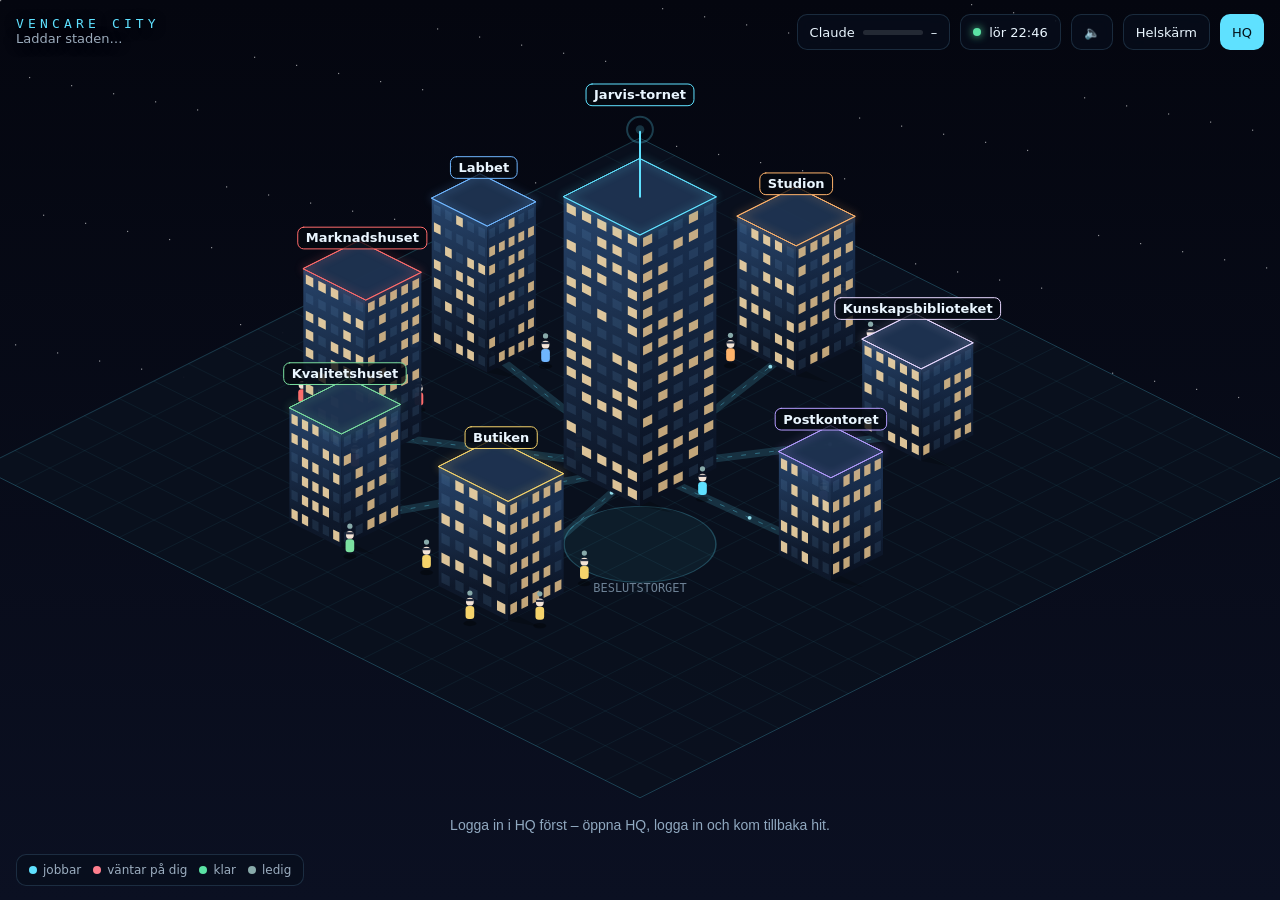
==== commit f980a512: "HQ 1.5.1: Vencare City på iPhone" ====
--- a/stad.html
+++ b/stad.html
@@ -2,7 +2,11 @@
 <html lang="sv">
 <head>
 <meta charset="utf-8">
-<meta name="viewport" content="width=device-width,initial-scale=1">
+<meta name="viewport" content="width=device-width,initial-scale=1,viewport-fit=cover">
+<meta name="apple-mobile-web-app-capable" content="yes">
+<meta name="mobile-web-app-capable" content="yes">
+<meta name="apple-mobile-web-app-status-bar-style" content="black-translucent">
+<meta name="theme-color" content="#04060c">
 <title>Vencare City</title>
 <link rel="icon" href="/favicon.ico">
 <style>
@@ -54,7 +58,24 @@
 .legend{position:fixed;left:16px;bottom:14px;display:flex;flex-wrap:wrap;gap:12px;font-size:12px;color:var(--ink2);padding:8px 12px;border-radius:10px;background:var(--glass);border:1px solid var(--line)}
 .legend em{font-style:normal;display:inline-flex;align-items:center;gap:6px}
 .legend em::before{content:"";width:8px;height:8px;border-radius:50%;background:var(--c)}
-@media (max-width:700px){.chip.hide-s,.legend{display:none}}
+.btn,.chip{white-space:nowrap;-webkit-tap-highlight-color:transparent}
+.hud{top:calc(14px + env(safe-area-inset-top));left:calc(16px + env(safe-area-inset-left));right:calc(16px + env(safe-area-inset-right))}
+@media (max-width:700px){
+  .chip.hide-s,.legend,#h-full{display:none}
+  /* Mobil: rad 1 = namn, ljud och HQ. Rad 2 = beslut, dagens ordrar och live. */
+  .hud{flex-wrap:wrap;gap:8px;left:calc(12px + env(safe-area-inset-left));right:calc(12px + env(safe-area-inset-right));top:calc(10px + env(safe-area-inset-top))}
+  .brand{flex:1 1 calc(100% - 140px);min-width:0}
+  .brand b{letter-spacing:.24em}
+  .brand span{white-space:nowrap;overflow:hidden;text-overflow:ellipsis}
+  #h-snd{order:1} #h-back{order:2}
+  #h-pend,#h-today,#h-live{order:3;height:32px;font-size:12.5px;padding:0 10px}
+  .btn,.chip{height:34px}
+  .side{top:auto;bottom:calc(12px + env(safe-area-inset-bottom));left:12px;right:12px;width:auto;max-width:none;max-height:62vh;transform:translateY(calc(100% + 24px))}
+  .party{top:calc(96px + env(safe-area-inset-top));width:calc(100vw - 32px)}
+  .party b{font-size:34px}
+  .party span{font-size:15px}
+  .toast{bottom:calc(20px + env(safe-area-inset-bottom));max-width:calc(100vw - 32px);text-align:center}
+}
 @media (prefers-reduced-motion:reduce){.side,.toast,.party{transition:none}}
 </style>
 </head>
@@ -100,13 +121,15 @@
 const PLATS = { gx: 2.2, gy: 2.2 }; // Beslutstorget framför tornet
 
 // ---------- Isometri ----------
-let W = 0, H = 0, DPR = 1, TW = 64, TH = 32, OX = 0, OY = 0, zoom = 1;
+let W = 0, H = 0, DPR = 1, TW = 64, TH = 32, OX = 0, OY = 0, zoom = 1, tz = 1; // tz: textens skala, aldrig för liten för att läsas
 const iso = (gx, gy) => ({ x: OX + (gx - gy) * TW / 2 * zoom, y: OY + (gx + gy) * TH / 2 * zoom });
 function resize() {
   DPR = Math.min(2, window.devicePixelRatio || 1); W = innerWidth; H = innerHeight;
   cv.width = W * DPR; cv.height = H * DPR; cx.setTransform(DPR, 0, 0, DPR, 0, 0);
-  zoom = Math.max(.55, Math.min(1.35, Math.min(W / 1180, H / 760)));
-  OX = W / 2; OY = H * .52;
+  // På mobil räcker det att husen får plats – markplattans hörn får gå utanför kanten.
+  const mobil = W < 700;
+  zoom = Math.max(mobil ? .3 : .55, Math.min(1.35, mobil ? Math.min(W / 800, H / 880) : Math.min(W / 1180, H / 760)));
+  OX = W / 2; OY = mobil ? H * .56 : H * .52; tz = Math.max(.82, zoom);
 }
 addEventListener('resize', resize); resize();
 
@@ -269,6 +292,8 @@
   knapp.onclick = () => { på = !på; store.set('stad-ljud', på); rita(); };
   const ctx = () => { if (!ac) try { ac = new (window.AudioContext || window.webkitAudioContext)(); } catch {} if (ac && ac.state === 'suspended') ac.resume(); return ac; };
   const brus = (t0, dur, f0, f1, vol) => { const a = ctx(); if (!a) return; const b = a.createBuffer(1, a.sampleRate * dur, a.sampleRate), d = b.getChannelData(0); for (let i = 0; i < d.length; i++) d[i] = (Math.random() * 2 - 1) * (1 - i / d.length); const s = a.createBufferSource(); s.buffer = b; const fl = a.createBiquadFilter(); fl.type = 'bandpass'; fl.frequency.setValueAtTime(f0, a.currentTime + t0); fl.frequency.exponentialRampToValueAtTime(f1, a.currentTime + t0 + dur); const g = a.createGain(); g.gain.value = vol; s.connect(fl).connect(g).connect(a.destination); s.start(a.currentTime + t0); };
+  // iPhone spelar bara ljud efter ett tryck: lås upp ljudet vid första trycket.
+  addEventListener('pointerdown', () => { if (på) ctx(); }, { once: true });
   return {
     uppskjut() { if (på) brus(0, .7, 400, 2400, .12); },
     smäll() { if (på) { brus(0, .5, 1800, 200, .35); } },
@@ -305,7 +330,7 @@
   // beslutstorget
   const pc = iso(PLATS.gx, PLATS.gy), np = P().length;
   cx.save(); cx.translate(pc.x, pc.y); cx.scale(1, .5); cx.beginPath(); cx.arc(0, 0, 70 * zoom, 0, 7); cx.fillStyle = np ? 'rgba(255,126,141,.10)' : 'rgba(95,225,255,.06)'; cx.fill(); cx.strokeStyle = np ? 'rgba(255,126,141,.45)' : 'rgba(95,225,255,.25)'; cx.lineWidth = 1.5; cx.stroke(); cx.restore();
-  cx.fillStyle = np ? 'rgba(255,170,180,.9)' : 'rgba(190,220,245,.55)'; cx.font = `${11 * zoom}px Cascadia Mono, Consolas, monospace`; cx.textAlign = 'center'; cx.fillText('BESLUTSTORGET', pc.x, pc.y + 44 * zoom);
+  cx.fillStyle = np ? 'rgba(255,170,180,.9)' : 'rgba(190,220,245,.55)'; cx.font = `${11 * tz}px Cascadia Mono, Consolas, monospace`; cx.textAlign = 'center'; cx.fillText('BESLUTSTORGET', pc.x, pc.y + 44 * zoom);
 }
 function hus(h, dag, t) {
   const x0 = h.gx - h.w / 2, y0 = h.gy - h.d / 2, x1 = h.gx + h.w / 2, y1 = h.gy + h.d / 2, Hh = h.h * zoom;
@@ -343,10 +368,10 @@
   if (h.id === 'bibliotek') { const n = Math.min(12, (D.skills || []).length); for (let i = 0; i < n; i++) { cx.fillStyle = ['#ff7e8d', '#5fe1ff', '#ffd27a', '#b49cff'][i % 4]; cx.fillRect(mid.x - 24 * zoom + i * 4 * zoom, mid.y - 10 * zoom, 3 * zoom, 8 * zoom); } }
   // skylt
   const sky = { x: mid.x, y: mid.y - (h.id === 'torn' ? 78 : 14) * zoom };
-  cx.font = `600 ${12 * zoom}px Segoe UI, system-ui, sans-serif`; const tw = cx.measureText(h.namn).width + 16;
-  cx.fillStyle = 'rgba(4,8,16,.78)'; cx.strokeStyle = h.c; cx.lineWidth = 1; cx.beginPath(); cx.roundRect(sky.x - tw / 2, sky.y - 26 * zoom, tw, 20 * zoom, 6); cx.fill(); cx.stroke();
-  cx.fillStyle = '#eaf6ff'; cx.textAlign = 'center'; cx.fillText(h.namn, sky.x, sky.y - 12 * zoom);
-  if (aktiv) { cx.fillStyle = h.c; cx.font = `${10.5 * zoom}px Cascadia Mono, Consolas, monospace`; cx.fillText(aktiv + ' jobbar', sky.x, sky.y + 2 * zoom); }
+  cx.font = `600 ${12 * tz}px Segoe UI, system-ui, sans-serif`; const tw = cx.measureText(h.namn).width + 16;
+  cx.fillStyle = 'rgba(4,8,16,.78)'; cx.strokeStyle = h.c; cx.lineWidth = 1; cx.beginPath(); cx.roundRect(sky.x - tw / 2, sky.y - 26 * tz, tw, 20 * tz, 6); cx.fill(); cx.stroke();
+  cx.fillStyle = '#eaf6ff'; cx.textAlign = 'center'; cx.fillText(h.namn, sky.x, sky.y - 12 * tz);
+  if (aktiv) { cx.fillStyle = h.c; cx.font = `${10.5 * tz}px Cascadia Mono, Consolas, monospace`; cx.fillText(aktiv + ' jobbar', sky.x, sky.y + 2 * tz); }
   h._box = { x: Math.min(A.x, E.x) - 4, y: up(E).y - (h.id === 'torn' ? 90 : 30) * zoom, w: Math.abs(C.x - A.x) + 8, h: A.y - up(E).y + (h.id === 'torn' ? 90 : 30) * zoom };
 }
 const FÄRG = { jobbar: '#5fe1ff', väntar: '#ff7e8d', klar: '#5be3a5', ledig: '#8aa' };
@@ -372,8 +397,8 @@
 function pratbubbla(f) {
   if (!f._p || f.läge.s === 'ledig' || !f.läge.t) return;
   const txt = (NAMN[f.id] + ': ' + f.läge.t).slice(0, 46) + ((NAMN[f.id] + ': ' + f.läge.t).length > 46 ? '…' : '');
-  cx.font = `${11 * zoom}px Segoe UI, system-ui, sans-serif`; const w = cx.measureText(txt).width + 14, x = f._p.x - w / 2, y = f._p.y - 44 * zoom;
-  cx.fillStyle = 'rgba(4,8,16,.85)'; cx.strokeStyle = FÄRG[f.läge.s]; cx.lineWidth = 1; cx.beginPath(); cx.roundRect(x, y - 16 * zoom, w, 20 * zoom, 6); cx.fill(); cx.stroke();
+  cx.font = `${11 * tz}px Segoe UI, system-ui, sans-serif`; const w = cx.measureText(txt).width + 14, x = f._p.x - w / 2, y = f._p.y - 44 * tz;
+  cx.fillStyle = 'rgba(4,8,16,.85)'; cx.strokeStyle = FÄRG[f.läge.s]; cx.lineWidth = 1; cx.beginPath(); cx.roundRect(x, y - 16 * tz, w, 20 * tz, 6); cx.fill(); cx.stroke();
   cx.fillStyle = '#eaf6ff'; cx.textAlign = 'center'; cx.fillText(txt, f._p.x, y - 2 * zoom);
 }
 function fyrverkeri(dt) {
@@ -393,7 +418,7 @@
   // rita hus och figurer i djupordning
   const saker = [...HUS.map(h => ({ k: h.gx + h.gy + h.d / 2, h })), ...FIG.map(f => ({ k: f.gx + f.gy, f }))].sort((a, b) => a.k - b.k);
   saker.forEach(s => s.h ? hus(s.h, dag, t) : figur(s.f, t, dt));
-  if (!document.getElementById('party').classList.contains('on')) FIG.forEach(pratbubbla);
+  if (W >= 700 && !document.getElementById('party').classList.contains('on')) FIG.forEach(pratbubbla);
   fyrverkeri(dt);
   if (info || !laddad) { cx.fillStyle = 'rgba(190,220,245,.75)'; cx.font = '14px Segoe UI, sans-serif'; cx.textAlign = 'center'; cx.fillText(info || 'Hämtar läget från Jarvis…', W / 2, H - 70); }
   requestAnimationFrame(loop);
@@ -402,7 +427,7 @@
 
 // ---------- Klick och hovring ----------
 function träff(x, y) {
-  const f = FIG.find(f => f._p && Math.hypot(f._p.x - x, f._p.y - y) < 14 * zoom); if (f) return { f };
+  const f = FIG.find(f => f._p && Math.hypot(f._p.x - x, f._p.y - y) < Math.max(22, 14 * zoom)); if (f) return { f };
   const h = [...HUS].reverse().find(h => h._box && x > h._box.x && x < h._box.x + h._box.w && y > h._box.y && y < h._box.y + h._box.h); if (h) return { h };
   const pc = iso(PLATS.gx, PLATS.gy); if (Math.hypot((x - pc.x), (y - pc.y) * 2) < 70 * zoom) return { torg: true };
   return null;
@@ -459,6 +484,8 @@
 // Håll skärmen vaken när staden visas, t.ex. på en skärm i skolan.
 let vaken = null; const väck = async () => { try { if (!vaken && document.visibilityState === 'visible' && navigator.wakeLock) { vaken = await navigator.wakeLock.request('screen'); vaken.addEventListener('release', () => { vaken = null; }); } } catch {} };
 addEventListener('pointerdown', väck); document.addEventListener('visibilitychange', väck);
+// Helskärm finns inte på iPhone (och behövs inte när staden öppnas från hemskärmen).
+if (!document.documentElement.requestFullscreen || matchMedia('(display-mode: standalone)').matches) $('#h-full').hidden = true;
 $('#h-full').onclick = () => { document.fullscreenElement ? document.exitFullscreen() : document.documentElement.requestFullscreen().catch(() => {}); };
 document.addEventListener('fullscreenchange', () => { $('#h-full').textContent = document.fullscreenElement ? 'Lämna helskärm' : 'Helskärm'; });
 const klocka = () => { $('#h-time').textContent = nu().toLocaleString('sv-SE', { weekday: 'short', hour: '2-digit', minute: '2-digit' }); }; klocka(); setInterval(klocka, 15000);
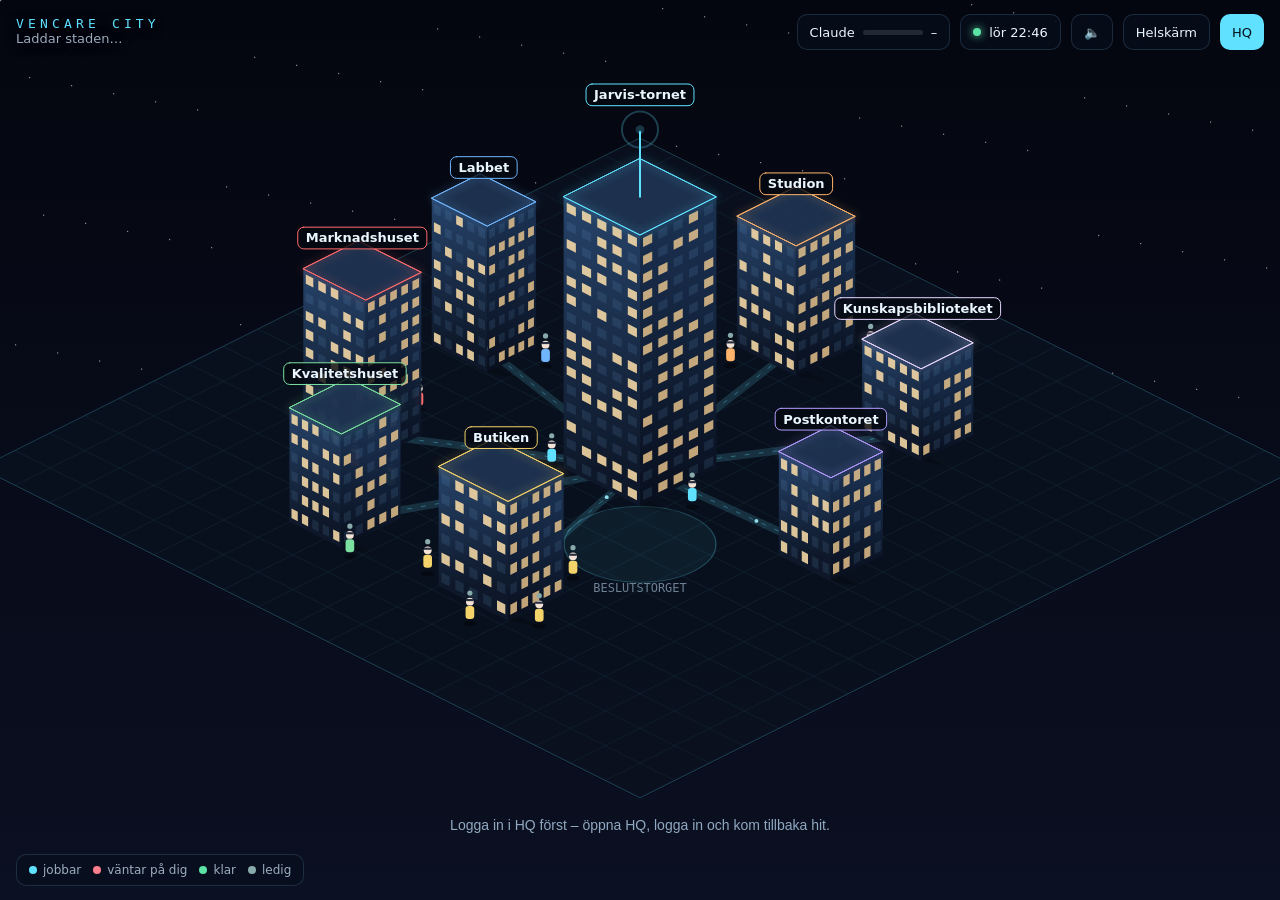
==== commit 20344bb8: "HQ 1.5.3: kort som kommer tillbaka syns igen, Inte nu/Avböj i staden" ====
--- a/stad.html
+++ b/stad.html
@@ -456,7 +456,17 @@
 }
 function visaBeslut() {
   const p = P();
-  öppna(`<h2>Beslutstorget</h2><div class="sub">${p.length ? p.length + ' väntar på dig' : 'Inget väntar på dig'}</div>` + p.map(x => `<div class="row"><b>${esc(x.title)}</b><span>${esc([x.effekt && 'Effekt: ' + x.effekt, x.insats && 'Insats: ' + x.insats, NAMN[x.agent]].filter(Boolean).join(' · '))}</span><div class="acts"><button class="btn p" data-ok="${esc(x.id)}">${esc(x.yes || 'Godkänn')}</button></div></div>`).join('') + `<div class="acts"><button class="btn" id="s-hela">Öppna besluten i Jarvis</button></div>`);
+  öppna(`<h2>Beslutstorget</h2><div class="sub">${p.length ? p.length + ' väntar på dig' : 'Inget väntar på dig'}</div>` + p.map(x => `<div class="row"><b>${esc(x.title)}</b><span>${esc([x.typ === 'dintur' ? x.detail : '', x.effekt && 'Effekt: ' + x.effekt, x.insats && 'Insats: ' + x.insats, NAMN[x.agent]].filter(Boolean).join(' · '))}</span><div class="acts"><button class="btn p" data-ok="${esc(x.id)}">${esc(x.yes || 'Godkänn')}</button><button class="btn" data-svar="parkerad" data-id="${esc(x.id)}" title="Teamet tar upp det på nästa möte">Inte nu</button><button class="btn" data-svar="avbruten" data-id="${esc(x.id)}" title="Tas bort för gott">Avböj</button></div></div>`).join('') + `<div class="acts"><button class="btn" id="s-hela">Öppna besluten i Jarvis</button></div>`);
+}
+// Inte nu / Avböj: lokalt direkt i loggen, i HQ som ett uppdrag som datorn tar hand om utan Claude.
+async function svara(id, status) {
+  const x = P().find(p => p.id === id); if (!x) return;
+  try {
+    if (LOKAL) { const r = await fetch('/status', { method: 'POST', headers: { 'Content-Type': 'application/json', 'X-Vencare': '1' }, body: JSON.stringify({ id, status }) }); if (!r.ok) throw 0; }
+    else { const n = Date.now(); await HQ.rest('items', { method: 'POST', headers: { Prefer: 'return=minimal' }, body: JSON.stringify([{ id: crypto.randomUUID(), kind: 'jarvis-order', data: { action: status === 'parkerad' ? 'parkera' : 'avbojd', taskId: id, text: (status === 'parkerad' ? 'Inte nu: ' : 'Avböj: ') + x.title, title: (status === 'parkerad' ? 'Inte nu: ' : 'Avböjd: ') + x.title, status: 'ny', from: 'Staden', createdAt: n }, deleted: false, client_updated_at: n }]) }); }
+    D.pending = P().filter(p => p.id !== id); uppdatera(); visaBeslut();
+    visa(status === 'parkerad' ? 'Inte nu – teamet tar upp det på nästa möte' : 'Avböjd');
+  } catch (e) { visa(LOKAL ? 'Jarvis-servern är stängd. Öppna Vencare Team igen.' : felText(e)); }
 }
 async function skicka(text) {
   if (!LOKAL) {
@@ -465,11 +475,19 @@
     catch (e) { visa(felText(e)); }
     return;
   }
+  // Godkända kort körs i bakgrunden, som i Jarvis-fönstret. Sista steg (push, utskick) och "Din tur" öppnas i Claude.
+  const m = /^Jarvis: (?:godkänt:|starta)\s*.*\(([a-z0-9]+)\)\s*$/i.exec(text), kort = m && P().find(p => p.id === m[1]);
+  if (kort && kort.typ !== 'slutsteg' && kort.typ !== 'dintur') {
+    try { const r = await fetch('/kor', { method: 'POST', headers: { 'Content-Type': 'application/json', 'X-Vencare': '1' }, body: JSON.stringify({ text, id: kort.id }) }); if (!r.ok) throw 0; visa('Jarvis har börjat i bakgrunden.'); stäng(); setTimeout(hämta, 1500); }
+    catch { visa('Jarvis-servern är stängd. Öppna Vencare Team igen.'); }
+    return;
+  }
   try { const r = await fetch('/oppna', { method: 'POST', headers: { 'Content-Type': 'application/json', 'X-Vencare': '1' }, body: JSON.stringify({ agent: '', text }) }); if (!r.ok) throw 0; visa('Claude öppnas med uppdraget. Tryck Enter där.'); }
   catch { visa('Jarvis-servern är stängd. Öppna Vencare Team igen.'); }
 }
 side.addEventListener('click', e => {
   const g = e.target.closest('[data-ge]'); if (g) { const t = ($('#s-q') || {}).value || ''; if (!t.trim()) return visa('Skriv vad som ska göras först.'); skicka(`Jarvis: låt ${NAMN[g.dataset.ge] || 'Jarvis'} (${g.dataset.ge}) ta det här: ${t.trim()}`); return; }
+  const sv = e.target.closest('[data-svar]'); if (sv) { svara(sv.dataset.id, sv.dataset.svar); return; }
   const o = e.target.closest('[data-ok]'); if (o) { const x = P().find(p => p.id === o.dataset.ok); if (x) skicka(x.prompt || `Jarvis: godkänt: ${x.title} (${x.id})`); return; }
   const a = e.target.closest('[data-agent]'); if (a) return visaAgent(a.dataset.agent);
   if (e.target.closest('[data-skill]')) return skicka('Jarvis: kör skill-scouten nu: leta efter skills som skulle hjälpa Vencare och agenterna, säkerhetsgranska dem och föreslå de bästa. Installera inget.');
